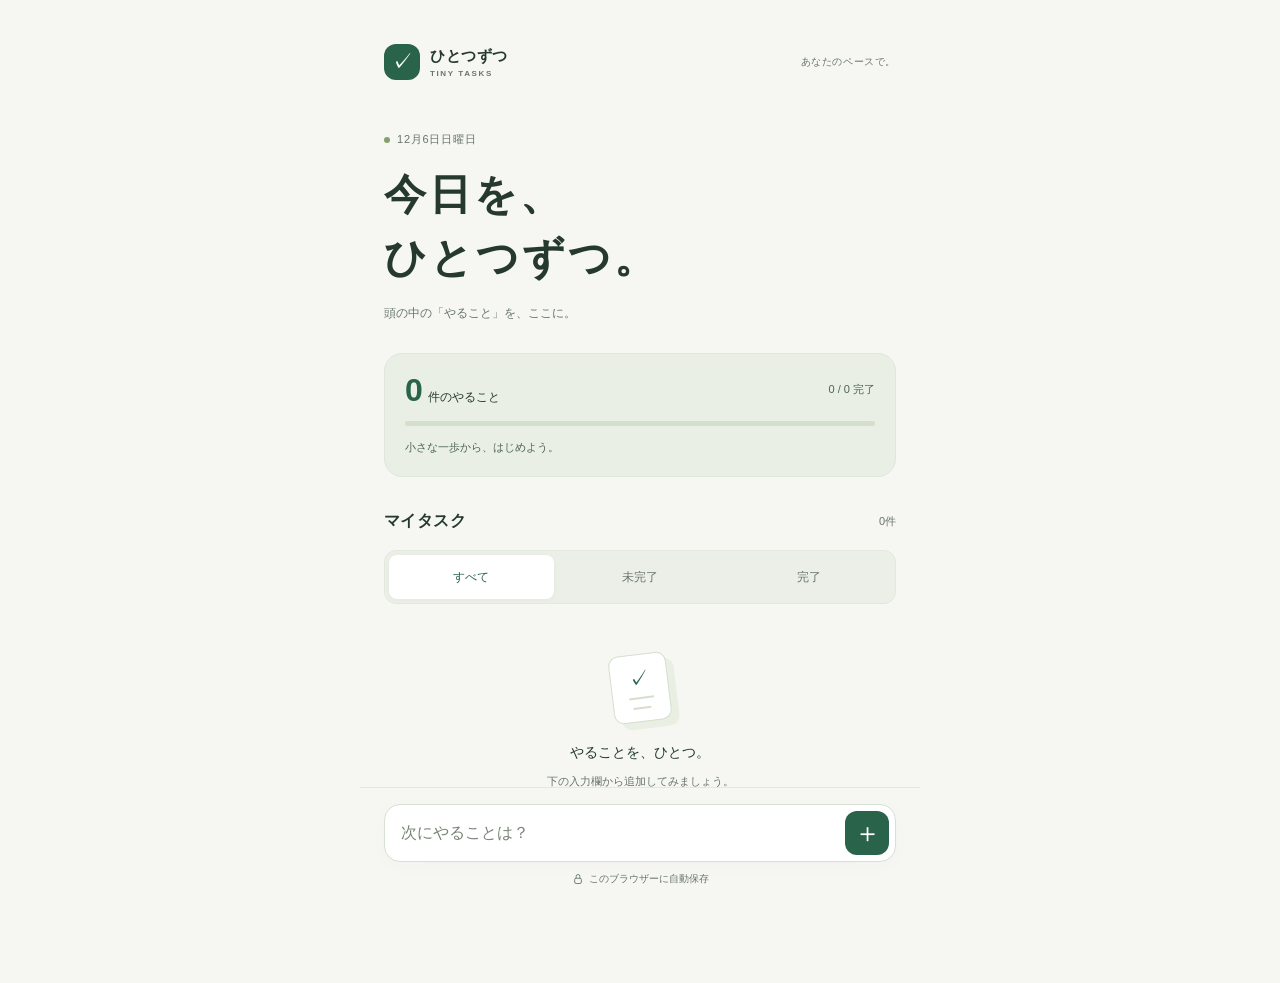
==== index.html @ 384adaf2 "feat: add iPhone-focused task management app" ====
<!doctype html>
<html lang="ja">
  <head>
    <meta charset="utf-8">
    <meta name="viewport" content="width=device-width, initial-scale=1, viewport-fit=cover">
    <meta name="theme-color" content="#f6f7f2">
    <meta name="description" content="ひとつずつ。iPhoneで手軽に使える、小さなタスク管理アプリ。">
    <title>ひとつずつ — タスク管理</title>
    <link rel="icon" href="icon.svg" type="image/svg+xml">
    <link rel="stylesheet" href="styles.css">
    <script src="app.js" defer></script>
  </head>
  <body>
    <div class="app">
      <header class="app-header">
        <a class="brand" href="./" aria-label="ひとつずつ ホーム">
          <span class="brand-icon" aria-hidden="true">✓</span>
          <span>ひとつずつ<span class="brand-caption">TINY TASKS</span></span>
        </a>
        <span class="header-note">あなたのペースで。</span>
      </header>

      <main id="main">
        <section class="intro" aria-labelledby="page-title">
          <p class="eyebrow"><span class="date-dot" aria-hidden="true"></span><time id="today"></time></p>
          <h1 id="page-title">今日を、<br>ひとつずつ。</h1>
          <p class="intro-copy">頭の中の「やること」を、ここに。</p>
        </section>

        <section class="summary" aria-label="タスクの進捗">
          <div class="summary-top">
            <p><span id="remaining-count" class="remaining-count">0</span><span class="summary-label">件のやること</span></p>
            <span id="progress-label" class="progress-label">0 / 0 完了</span>
          </div>
          <progress id="progress" max="1" value="0" aria-label="タスクの完了率"></progress>
          <p id="summary-message" class="summary-message">小さな一歩から、はじめよう。</p>
        </section>

        <p id="storage-error" class="error-banner" role="alert" hidden></p>

        <section class="tasks-section" aria-labelledby="tasks-heading">
          <div class="section-heading">
            <h2 id="tasks-heading">マイタスク</h2>
            <span id="task-count" class="task-count">0件</span>
          </div>
          <div class="filters" role="group" aria-label="タスクの表示を切り替え">
            <button type="button" data-filter="all" aria-pressed="true">すべて</button>
            <button type="button" data-filter="active" aria-pressed="false">未完了</button>
            <button type="button" data-filter="completed" aria-pressed="false">完了</button>
          </div>
          <ul id="task-list" class="task-list" aria-label="タスク一覧"></ul>
          <div id="empty-state" class="empty-state">
            <div class="empty-illustration" aria-hidden="true"><span>✓</span><i></i><i></i></div>
            <h3 id="empty-title">やることを、ひとつ。</h3>
            <p id="empty-copy">下の入力欄から追加してみましょう。<br>小さなことでも、大丈夫。</p>
          </div>
          <p class="list-hint" id="list-hint" hidden>タスク名をタップすると編集できます。</p>
        </section>
      </main>

      <footer class="composer">
        <form id="add-form" class="add-form">
          <label class="sr-only" for="new-task">新しいタスク</label>
          <input id="new-task" name="title" type="text" placeholder="次にやることは？" maxlength="200" required autocomplete="off" enterkeyhint="done" aria-describedby="add-error">
          <button class="add-button" type="submit" aria-label="タスクを追加"><span aria-hidden="true">＋</span></button>
        </form>
        <p id="add-error" class="field-error" role="alert" hidden></p>
        <p class="composer-note"><svg viewBox="0 0 16 16" aria-hidden="true"><rect x="3.5" y="7" width="9" height="7" rx="2"></rect><path d="M5.5 7V4.5a2.5 2.5 0 0 1 5 0V7"></path></svg>このブラウザーに自動保存</p>
      </footer>
    </div>

    <dialog id="edit-dialog" class="edit-dialog" aria-labelledby="edit-heading">
      <form id="edit-form">
        <div class="sheet-handle" aria-hidden="true"></div>
        <div class="dialog-heading">
          <h2 id="edit-heading">タスクを編集</h2>
          <button id="close-edit" class="icon-button" type="button" aria-label="編集を閉じる">×</button>
        </div>
        <label class="input-label" for="edit-title">やること</label>
        <input id="edit-title" name="title" type="text" maxlength="200" required autocomplete="off" enterkeyhint="done" aria-describedby="edit-error" autofocus>
        <p id="edit-error" class="field-error" role="alert" hidden></p>
        <p class="input-hint">200文字まで入力できます。</p>
        <div class="dialog-actions">
          <button id="cancel-edit" type="button" class="secondary-button">キャンセル</button>
          <button type="submit" class="primary-button">保存する</button>
        </div>
        <button id="delete-task" type="button" class="delete-button">このタスクを削除</button>
        <div id="delete-confirmation" class="delete-confirmation" hidden>
          <p>このタスクを削除しますか？</p>
          <div class="dialog-actions">
            <button id="cancel-delete" type="button" class="secondary-button">やめる</button>
            <button id="confirm-delete" type="button" class="danger-button">削除する</button>
          </div>
        </div>
      </form>
    </dialog>

    <p id="announcement" class="sr-only" role="status" aria-live="polite" aria-atomic="true"></p>
    <noscript><p class="noscript-message">このアプリを使うには、ブラウザーのJavaScriptを有効にしてください。</p></noscript>
  </body>
</html>
---- styles.css ----
:root {
  color-scheme: light;
  --background: #f6f7f2;
  --paper: #fff;
  --ink: #25392e;
  --muted: #68756b;
  --green: #28634a;
  --green-soft: #e9efe5;
  --border: #e3e8dd;
  --danger: #a43c37;
  font-family: -apple-system, BlinkMacSystemFont, "Hiragino Kaku Gothic ProN", "Yu Gothic", sans-serif;
  -webkit-text-size-adjust: 100%;
}

* { box-sizing: border-box; }
body { margin: 0; background: var(--background); color: var(--ink); }
button, input { font: inherit; }
button, a, input { -webkit-tap-highlight-color: transparent; }
button { cursor: pointer; touch-action: manipulation; }
button { border: 0; }
button:focus-visible, a:focus-visible, input:focus-visible { outline: 3px solid #87a479; outline-offset: 4px; }
button:disabled { cursor: default; opacity: .5; }
[hidden] { display: none !important; }

.app {
  width: min(100%, 560px);
  margin: 0 auto;
  min-height: 100vh;
  min-height: 100dvh;
  padding: max(24px, env(safe-area-inset-top)) max(24px, env(safe-area-inset-right)) 150px max(24px, env(safe-area-inset-left));
  padding-bottom: calc(150px + env(safe-area-inset-bottom));
}

.app-header { display: flex; justify-content: space-between; align-items: center; gap: 12px; }
.brand { display: flex; align-items: center; gap: 10px; color: var(--ink); text-decoration: none; font-size: 15px; font-weight: 700; letter-spacing: .04em; min-height: 44px; }
.brand-icon { display: grid; place-items: center; width: 36px; height: 36px; border-radius: 12px; background: var(--green); color: white; font-size: 22px; font-weight: 500; }
.brand-caption { display: block; margin-top: 3px; font-size: 8px; letter-spacing: .2em; color: var(--muted); }
.header-note { font-size: 10px; color: var(--muted); letter-spacing: .06em; }
.intro { padding: 42px 0 28px; }
.eyebrow { display: flex; align-items: center; gap: 7px; font-size: 11px; font-weight: 500; letter-spacing: .07em; margin: 0 0 16px; color: var(--muted); }
.date-dot { width: 6px; height: 6px; border-radius: 50%; background: #86a06d; }
h1 { font-size: clamp(32px, 9vw, 42px); line-height: 1.5; letter-spacing: .07em; font-weight: 650; margin: 0; }
.intro-copy { margin: 14px 0 0; color: var(--muted); font-size: 12px; line-height: 1.8; }

.summary { background: var(--green-soft); padding: 20px; border: 1px solid #dfe7d8; border-radius: 18px; }
.summary-top { display: flex; align-items: center; justify-content: space-between; gap: 12px; margin-bottom: 15px; }
.summary-top p { display: flex; align-items: baseline; gap: 7px; margin: 0; }
.remaining-count { font-size: 32px; font-weight: 600; line-height: 1; letter-spacing: -.05em; color: var(--green); }
.summary-label { font-size: 12px; font-weight: 500; }
.progress-label { font-size: 11px; color: #4e6652; white-space: nowrap; }
progress { display: block; width: 100%; height: 5px; appearance: none; -webkit-appearance: none; border: none; border-radius: 8px; overflow: hidden; background: #d5dfce; }
progress::-webkit-progress-bar { background: #d5dfce; border-radius: 8px; }
progress::-webkit-progress-value { background: var(--green); border-radius: 8px; transition: width .2s ease; }
progress::-moz-progress-bar { background: var(--green); border-radius: 8px; }
.summary-message { color: #4e6652; margin: 12px 0 0; font-size: 11px; line-height: 1.7; }

.tasks-section { margin-top: 34px; }
.section-heading { display: flex; justify-content: space-between; align-items: center; margin-bottom: 18px; }
h2 { font-size: 16px; font-weight: 600; letter-spacing: .03em; margin: 0; }
.task-count { font-size: 11px; color: var(--muted); }
.filters { display: flex; gap: 4px; background: #ecefe7; border: 1px solid var(--border); border-radius: 12px; padding: 4px; margin-bottom: 18px; }
.filters button { flex: 1; min-height: 44px; padding: 8px; border-radius: 8px; color: var(--muted); background: transparent; font-size: 12px; font-weight: 500; }
.filters button[aria-pressed="true"] { background: var(--paper); color: var(--green); box-shadow: 0 1px 4px #25392e0a; }
.task-list { list-style: none; padding: 0; margin: 0; display: grid; gap: 9px; }
.task-item { display: flex; align-items: center; border: 1px solid var(--border); border-radius: 14px; background: var(--paper); padding: 7px 8px; min-height: 68px; }
.task-check-label { display: grid; place-items: center; flex: 0 0 44px; min-height: 44px; cursor: pointer; }
.task-checkbox { appearance: none; -webkit-appearance: none; margin: 0; width: 23px; height: 23px; border: 1.5px solid #aebdaa; border-radius: 50%; background: white; cursor: pointer; display: grid; place-items: center; }
.task-checkbox:checked { border-color: var(--green); background: var(--green); }
.task-checkbox:checked::after { content: ""; width: 6px; height: 10px; border: solid white; border-width: 0 2px 2px 0; transform: translateY(-1px) rotate(45deg); }
.task-edit { display: flex; align-items: center; justify-content: space-between; flex: 1; gap: 12px; min-width: 0; min-height: 44px; padding: 7px 6px 7px 5px; text-align: left; background: transparent; color: var(--ink); }
.task-title { min-width: 0; font-size: 14px; line-height: 1.7; overflow-wrap: anywhere; }
.edit-indicator { color: #798679; font-size: 18px; flex-shrink: 0; }
.task-item.is-completed { background: #f0f3ec; }
.is-completed .task-title { color: var(--muted); text-decoration: line-through; text-decoration-color: #a6b29e; }
.list-hint { text-align: center; color: var(--muted); font-size: 10px; margin: 19px 0; line-height: 1.8; }

.empty-state { text-align: center; padding: 32px 10px 20px; }
.empty-illustration { position: relative; display: flex; flex-direction: column; justify-content: center; gap: 8px; margin: 0 auto 22px; width: 58px; height: 68px; background: #fff; border: 1px solid #d5dfce; border-radius: 10px; transform: rotate(-7deg); box-shadow: 7px 7px 0 #e9efe3; }
.empty-illustration span { color: var(--green); font-size: 21px; line-height: 1; }
.empty-illustration i { width: 25px; height: 2px; background: #d5dfce; margin: 0 auto; }
.empty-illustration i:last-child { width: 18px; }
.empty-state h3 { font-size: 14px; font-weight: 500; margin: 0 0 9px; }
.empty-state p { font-size: 11px; line-height: 1.9; color: var(--muted); margin: 0; white-space: pre-line; }

.composer { position: fixed; bottom: 0; left: 50%; transform: translateX(-50%); z-index: 2; width: min(100%, 560px); padding: 16px max(24px, env(safe-area-inset-right)) max(14px, env(safe-area-inset-bottom)) max(24px, env(safe-area-inset-left)); border-top: 1px solid var(--border); background: var(--background); }
.add-form { display: flex; align-items: center; gap: 8px; border: 1px solid #d7e0d1; border-radius: 16px; padding: 6px; background: white; box-shadow: 0 4px 20px #25392e05; }
.add-form:focus-within { border-color: var(--green); }
input[type="text"] { min-width: 0; width: 100%; border: 1px solid var(--border); border-radius: 12px; background: white; color: var(--ink); font-size: 16px; line-height: 1.5; padding: 14px; }
.add-form input { border: 0; outline: none; flex: 1; padding: 9px 7px 9px 10px; min-height: 44px; }
input::placeholder { color: #788575; opacity: 1; }
.add-button { flex: 0 0 44px; height: 44px; display: grid; place-items: center; border-radius: 12px; background: var(--green); color: white; font-size: 27px; line-height: 1; }
.composer-note { display: flex; justify-content: center; align-items: center; gap: 5px; font-size: 10px; color: var(--muted); margin: 10px 0 0; }
.composer-note svg { width: 12px; height: 12px; fill: none; stroke: currentColor; stroke-width: 1.2; }

.edit-dialog { width: min(100%, 520px); max-width: 100%; max-height: calc(100% - env(safe-area-inset-top) - 12px); max-height: calc(100dvh - env(safe-area-inset-top) - 12px); margin: auto auto 0; border: 0; border-radius: 24px 24px 0 0; padding: 12px max(24px, env(safe-area-inset-right)) max(24px, env(safe-area-inset-bottom)) max(24px, env(safe-area-inset-left)); background: var(--background); color: var(--ink); box-shadow: 0 -10px 80px #172a201a; }
.edit-dialog::backdrop { background: #15251cb3; }
.sheet-handle { width: 32px; height: 4px; background: #ccd5c6; border-radius: 4px; margin: 0 auto 8px; }
.dialog-heading { display: flex; justify-content: space-between; align-items: center; margin-bottom: 20px; }
.icon-button { width: 44px; height: 44px; border-radius: 50%; background: transparent; color: var(--muted); font-size: 28px; }
.input-label { display: block; font-size: 12px; font-weight: 500; margin-bottom: 9px; }
.input-hint { margin: 10px 0 22px; font-size: 11px; color: var(--muted); }
.dialog-actions { display: flex; gap: 10px; }
.dialog-actions button { flex: 1; min-height: 48px; border-radius: 12px; padding: 12px; font-size: 14px; font-weight: 500; }
.primary-button { background: var(--green); color: white; }
.secondary-button { background: #e8ece3; color: var(--ink); }
.delete-button { display: block; width: 100%; min-height: 44px; margin-top: 16px; background: transparent; color: var(--danger); font-size: 12px; }
.delete-confirmation { padding-top: 18px; }
.delete-confirmation p { text-align: center; font-size: 13px; margin: 0 0 14px; }
.danger-button { background: var(--danger); color: white; }
body:has(.edit-dialog[open]) { overflow: hidden; }
.error-banner { margin: 20px 0; padding: 14px; border: 1px solid #e8c8c4; border-radius: 12px; color: #862e29; background: #fff1ef; font-size: 12px; line-height: 1.8; overflow-wrap: anywhere; }
.field-error { color: var(--danger); font-size: 12px; line-height: 1.7; margin: 10px 0 0; }
.noscript-message { position: fixed; inset: 0; margin: 0; padding: 40px 24px; background: var(--background); z-index: 5; }
.sr-only { position: absolute; width: 1px; height: 1px; padding: 0; margin: -1px; overflow: hidden; clip: rect(0, 0, 0, 0); white-space: nowrap; border: 0; }

@media (min-width: 640px) {
  .app { padding-top: 40px; }
  .intro { padding-top: 48px; }
  .edit-dialog { margin: auto; border-radius: 24px; padding: 24px; }
  .sheet-handle { display: none; }
}

@media (max-width: 350px) {
  .app { padding-right: max(16px, env(safe-area-inset-right)); padding-left: max(16px, env(safe-area-inset-left)); }
  .composer { padding-right: max(16px, env(safe-area-inset-right)); padding-left: max(16px, env(safe-area-inset-left)); }
  .header-note { font-size: 9px; }
}

@media (max-height: 740px) and (max-width: 639px) {
  .intro { padding: 24px 0 22px; }
  .eyebrow { margin-bottom: 12px; }
  h1 { font-size: clamp(26px, 7.4vw, 30px); line-height: 1.4; letter-spacing: .04em; }
  h1 br { display: none; }
  .intro-copy { margin-top: 10px; }
  .summary { padding: 16px; }
  .summary-top { margin-bottom: 12px; }
  .remaining-count { font-size: 28px; }
  .tasks-section { margin-top: 24px; }
  .section-heading { margin-bottom: 14px; }
  .filters { margin-bottom: 12px; }
  .empty-state { padding-top: 20px; }
  .empty-illustration { display: none; }
}

@media (prefers-reduced-motion: reduce) {
  progress::-webkit-progress-value { transition: none; }
}
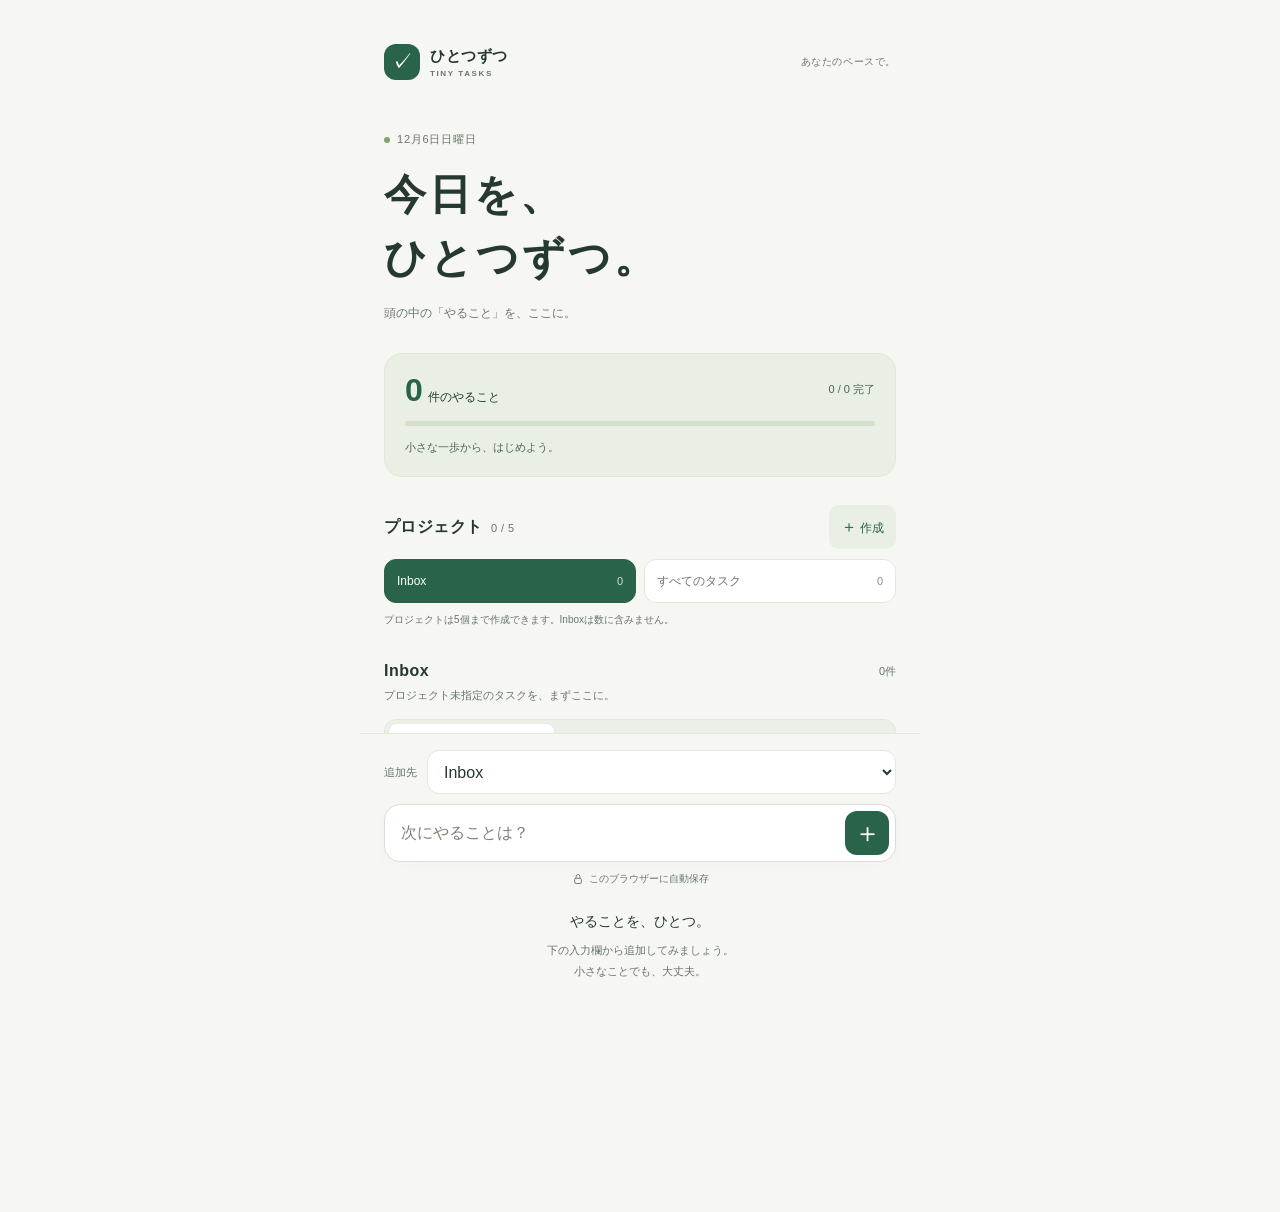
==== commit 07584e61: "feat: add projects and default Inbox task destination" ====
--- a/index.html
+++ b/index.html
@@ -7,8 +7,10 @@
     <meta name="description" content="ひとつずつ。iPhoneで手軽に使える、小さなタスク管理アプリ。">
     <title>ひとつずつ — タスク管理</title>
     <link rel="icon" href="icon.svg" type="image/svg+xml">
-    <link rel="stylesheet" href="styles.css">
-    <script src="app.js" defer></script>
+    <link rel="stylesheet" href="styles.css?v=4-projects">
+    <script src="task-model.js?v=4-projects" defer></script>
+    <script src="task-drag.js?v=4-projects" defer></script>
+    <script src="app.js?v=4-projects" defer></script>
   </head>
   <body>
     <div class="app">
@@ -38,11 +40,27 @@
 
         <p id="storage-error" class="error-banner" role="alert" hidden></p>
 
+        <section class="projects-section" aria-labelledby="projects-heading">
+          <div class="section-heading projects-heading">
+            <h2 id="projects-heading">プロジェクト <span id="project-count" class="project-count">0 / 5</span></h2>
+            <button id="add-project" class="project-action" type="button" aria-label="プロジェクトを作成"><span aria-hidden="true">＋</span> 作成</button>
+          </div>
+          <div id="project-views" class="project-views" role="group" aria-label="タスクの保存先を表示">
+            <button type="button" data-view="inbox" aria-pressed="true">Inbox</button>
+            <button type="button" data-view="all" aria-pressed="false">すべてのタスク</button>
+          </div>
+          <p id="project-limit-hint" class="project-limit-hint">プロジェクトは5個まで作成できます。</p>
+        </section>
+
         <section class="tasks-section" aria-labelledby="tasks-heading">
-          <div class="section-heading">
-            <h2 id="tasks-heading">マイタスク</h2>
-            <span id="task-count" class="task-count">0件</span>
+          <div class="section-heading task-section-heading">
+            <h2 id="tasks-heading">Inbox</h2>
+            <div class="task-heading-actions">
+              <span id="task-count" class="task-count">0件</span>
+              <button id="edit-project" class="project-action" type="button" aria-label="プロジェクトを編集" hidden>編集</button>
+            </div>
           </div>
+          <p id="view-description" class="view-description">プロジェクト未指定のタスク</p>
           <div class="filters" role="group" aria-label="タスクの表示を切り替え">
             <button type="button" data-filter="all" aria-pressed="true">すべて</button>
             <button type="button" data-filter="active" aria-pressed="false">未完了</button>
@@ -54,11 +72,15 @@
             <h3 id="empty-title">やることを、ひとつ。</h3>
             <p id="empty-copy">下の入力欄から追加してみましょう。<br>小さなことでも、大丈夫。</p>
           </div>
-          <p class="list-hint" id="list-hint" hidden>タスク名をタップすると編集できます。</p>
+          <p class="list-hint" id="list-hint" hidden>タスク名で編集・メモ、＋で子タスク、⠿で移動。</p>
         </section>
       </main>
 
       <footer class="composer">
+        <div class="composer-destination">
+          <label for="add-project-select">追加先</label>
+          <select id="add-project-select" name="project" form="add-form" aria-label="追加先"><option value="">Inbox</option></select>
+        </div>
         <form id="add-form" class="add-form">
           <label class="sr-only" for="new-task">新しいタスク</label>
           <input id="new-task" name="title" type="text" placeholder="次にやることは？" maxlength="200" required autocomplete="off" enterkeyhint="done" aria-describedby="add-error">
@@ -80,13 +102,32 @@
         <input id="edit-title" name="title" type="text" maxlength="200" required autocomplete="off" enterkeyhint="done" aria-describedby="edit-error" autofocus>
         <p id="edit-error" class="field-error" role="alert" hidden></p>
         <p class="input-hint">200文字まで入力できます。</p>
+        <fieldset class="priority-field" aria-describedby="priority-hint">
+          <legend class="input-label">優先度</legend>
+          <div class="priority-options">
+            <label class="priority-option" data-priority="none"><input type="radio" name="priority" value="none" checked><span>なし</span></label>
+            <label class="priority-option" data-priority="high"><input type="radio" name="priority" value="high"><svg class="priority-flag" viewBox="0 0 16 16" aria-hidden="true"><path d="M3 14V2m0 0h10l-3 3 3 3H3"/></svg><span>高（赤）</span></label>
+            <label class="priority-option" data-priority="medium"><input type="radio" name="priority" value="medium"><svg class="priority-flag" viewBox="0 0 16 16" aria-hidden="true"><path d="M3 14V2m0 0h10l-3 3 3 3H3"/></svg><span>中（オレンジ）</span></label>
+            <label class="priority-option" data-priority="low"><input type="radio" name="priority" value="low"><svg class="priority-flag" viewBox="0 0 16 16" aria-hidden="true"><path d="M3 14V2m0 0h10l-3 3 3 3H3"/></svg><span>低（青）</span></label>
+          </div>
+        </fieldset>
+        <p id="priority-hint" class="input-hint">保存するとタスク全体がフラグの色に変わります。</p>
+        <label class="input-label" for="edit-notes">メモ</label>
+        <textarea id="edit-notes" name="notes" rows="4" maxlength="10000" placeholder="手順や、覚えておきたいことを自由に。" aria-describedby="notes-hint edit-error"></textarea>
+        <p id="notes-hint" class="input-hint">改行できます。10,000文字まで。</p>
+        <label class="input-label" for="edit-project-select">所属プロジェクト</label>
+        <select id="edit-project-select" name="project" aria-describedby="task-project-hint edit-error"><option value="">Inbox</option></select>
+        <p id="task-project-hint" class="input-hint">所属先を変えると、子タスクも一緒に移動します。</p>
+        <label class="input-label" for="edit-parent">親タスク</label>
+        <select id="edit-parent" name="parent" aria-describedby="parent-hint edit-error"></select>
+        <p id="parent-hint" class="input-hint">「親なし」を選ぶと独立したタスクになります。</p>
         <div class="dialog-actions">
           <button id="cancel-edit" type="button" class="secondary-button">キャンセル</button>
           <button type="submit" class="primary-button">保存する</button>
         </div>
         <button id="delete-task" type="button" class="delete-button">このタスクを削除</button>
         <div id="delete-confirmation" class="delete-confirmation" hidden>
-          <p>このタスクを削除しますか？</p>
+          <p>このタスクを削除しますか？<br>子タスクは残し、ひとつ上の階層に移します。</p>
           <div class="dialog-actions">
             <button id="cancel-delete" type="button" class="secondary-button">やめる</button>
             <button id="confirm-delete" type="button" class="danger-button">削除する</button>
@@ -95,6 +136,35 @@
       </form>
     </dialog>
 
+    <dialog id="project-dialog" class="edit-dialog" aria-labelledby="project-heading">
+      <form id="project-form">
+        <div class="sheet-handle" aria-hidden="true"></div>
+        <div class="dialog-heading">
+          <h2 id="project-heading">プロジェクトを作成</h2>
+          <button id="close-project" class="icon-button" type="button" aria-label="プロジェクト編集を閉じる">×</button>
+        </div>
+        <label class="input-label" for="project-name">プロジェクト名</label>
+        <input id="project-name" name="name" type="text" maxlength="50" required autocomplete="off" enterkeyhint="done" aria-describedby="project-error" autofocus>
+        <p id="project-error" class="field-error" role="alert" hidden></p>
+        <p class="input-hint">50文字まで入力できます。</p>
+        <div class="dialog-actions">
+          <button id="project-cancel" type="button" class="secondary-button">キャンセル</button>
+          <button type="submit" class="primary-button">保存する</button>
+        </div>
+        <button id="delete-project" type="button" class="delete-button" hidden>このプロジェクトを削除</button>
+        <div id="project-delete-confirmation" class="delete-confirmation" hidden>
+          <p>このプロジェクトを削除しますか？<br>タスクは削除せず、Inboxに移します。</p>
+          <div class="dialog-actions">
+            <button id="cancel-project-delete" type="button" class="secondary-button">やめる</button>
+            <button id="confirm-project-delete" type="button" class="danger-button">削除する</button>
+          </div>
+        </div>
+      </form>
+    </dialog>
+
+    <div id="root-drop-zone" class="root-drop-zone" hidden>ここに置いて、親なしにする</div>
+    <p id="drag-status" class="drag-status" role="status" hidden></p>
+    <p id="drag-help" class="sr-only">移動ハンドルをドラッグすると、行の上端で前、下端で後ろ、中央で子タスクになります。矢印キーの上下で並べ替え、右で前のタスクの子に、左でひとつ上の階層に移動できます。移動は「すべて」表示で使えます。</p>
     <p id="announcement" class="sr-only" role="status" aria-live="polite" aria-atomic="true"></p>
     <noscript><p class="noscript-message">このアプリを使うには、ブラウザーのJavaScriptを有効にしてください。</p></noscript>
   </body>
--- a/styles.css
+++ b/styles.css
@@ -14,11 +14,11 @@
 
 * { box-sizing: border-box; }
 body { margin: 0; background: var(--background); color: var(--ink); }
-button, input { font: inherit; }
-button, a, input { -webkit-tap-highlight-color: transparent; }
+button, input, textarea, select { font: inherit; }
+button, a, input, textarea, select { -webkit-tap-highlight-color: transparent; }
 button { cursor: pointer; touch-action: manipulation; }
 button { border: 0; }
-button:focus-visible, a:focus-visible, input:focus-visible { outline: 3px solid #87a479; outline-offset: 4px; }
+button:focus-visible, a:focus-visible, input:focus-visible, textarea:focus-visible, select:focus-visible { outline: 3px solid #87a479; outline-offset: 4px; }
 button:disabled { cursor: default; opacity: .5; }
 [hidden] { display: none !important; }
 
@@ -27,8 +27,8 @@
   margin: 0 auto;
   min-height: 100vh;
   min-height: 100dvh;
-  padding: max(24px, env(safe-area-inset-top)) max(24px, env(safe-area-inset-right)) 150px max(24px, env(safe-area-inset-left));
-  padding-bottom: calc(150px + env(safe-area-inset-bottom));
+  padding: max(24px, env(safe-area-inset-top)) max(24px, env(safe-area-inset-right)) 210px max(24px, env(safe-area-inset-left));
+  padding-bottom: calc(210px + env(safe-area-inset-bottom));
 }
 
 .app-header { display: flex; justify-content: space-between; align-items: center; gap: 12px; }
@@ -54,23 +54,56 @@
 progress::-moz-progress-bar { background: var(--green); border-radius: 8px; }
 .summary-message { color: #4e6652; margin: 12px 0 0; font-size: 11px; line-height: 1.7; }
 
+.projects-section { margin-top: 28px; }
+.section-heading.projects-heading { gap: 12px; margin-bottom: 10px; }
+.projects-heading h2 { display: flex; align-items: baseline; flex-wrap: wrap; gap: 8px; min-width: 0; }
+.project-count { color: var(--muted); font-size: 11px; font-weight: 400; white-space: nowrap; }
+.project-action { flex-shrink: 0; min-width: 44px; min-height: 44px; padding: 8px 12px; border-radius: 10px; background: var(--green-soft); color: var(--green); font-size: 12px; font-weight: 500; }
+.project-action span { font-size: 16px; }
+.project-views { display: grid; grid-template-columns: repeat(2, minmax(0, 1fr)); gap: 8px; }
+.project-views button { display: flex; justify-content: space-between; align-items: center; gap: 8px; min-width: 0; min-height: 44px; padding: 10px 12px; border: 1px solid var(--border); border-radius: 12px; background: var(--paper); color: var(--muted); font-size: 12px; font-weight: 500; line-height: 1.7; text-align: left; overflow-wrap: anywhere; }
+.view-name { min-width: 0; }
+.view-count { flex-shrink: 0; font-size: 11px; opacity: .8; }
+.project-views button[aria-pressed="true"] { background: var(--green); border-color: var(--green); color: white; }
+.project-limit-hint { margin: 8px 0 0; color: var(--muted); font-size: 10px; line-height: 1.7; }
 .tasks-section { margin-top: 34px; }
-.section-heading { display: flex; justify-content: space-between; align-items: center; margin-bottom: 18px; }
+.section-heading { display: flex; justify-content: space-between; align-items: center; gap: 12px; margin-bottom: 18px; }
+.task-section-heading { margin-bottom: 6px; }
+.task-section-heading h2 { min-width: 0; overflow-wrap: anywhere; }
+.task-heading-actions { display: flex; align-items: center; gap: 8px; flex-shrink: 0; }
+.view-description { margin: 0 0 14px; color: var(--muted); font-size: 11px; line-height: 1.7; overflow-wrap: anywhere; }
 h2 { font-size: 16px; font-weight: 600; letter-spacing: .03em; margin: 0; }
 .task-count { font-size: 11px; color: var(--muted); }
 .filters { display: flex; gap: 4px; background: #ecefe7; border: 1px solid var(--border); border-radius: 12px; padding: 4px; margin-bottom: 18px; }
 .filters button { flex: 1; min-height: 44px; padding: 8px; border-radius: 8px; color: var(--muted); background: transparent; font-size: 12px; font-weight: 500; }
 .filters button[aria-pressed="true"] { background: var(--paper); color: var(--green); box-shadow: 0 1px 4px #25392e0a; }
 .task-list { list-style: none; padding: 0; margin: 0; display: grid; gap: 9px; }
+.task-node { min-width: 0; position: relative; }
+.task-children { list-style: none; display: grid; gap: 9px; padding: 0 0 0 9px; margin: 9px 0 0 10px; border-left: 1px solid #cad8c3; }
+.task-children.is-deep { padding-left: 0; margin-left: 0; border-left: 0; }
 .task-item { display: flex; align-items: center; border: 1px solid var(--border); border-radius: 14px; background: var(--paper); padding: 7px 8px; min-height: 68px; }
 .task-check-label { display: grid; place-items: center; flex: 0 0 44px; min-height: 44px; cursor: pointer; }
 .task-checkbox { appearance: none; -webkit-appearance: none; margin: 0; width: 23px; height: 23px; border: 1.5px solid #aebdaa; border-radius: 50%; background: white; cursor: pointer; display: grid; place-items: center; }
 .task-checkbox:checked { border-color: var(--green); background: var(--green); }
 .task-checkbox:checked::after { content: ""; width: 6px; height: 10px; border: solid white; border-width: 0 2px 2px 0; transform: translateY(-1px) rotate(45deg); }
-.task-edit { display: flex; align-items: center; justify-content: space-between; flex: 1; gap: 12px; min-width: 0; min-height: 44px; padding: 7px 6px 7px 5px; text-align: left; background: transparent; color: var(--ink); }
+.task-edit { display: flex; flex-direction: column; align-items: flex-start; justify-content: center; flex: 1; gap: 3px; min-width: 44px; min-height: 44px; padding: 7px 4px; text-align: left; background: transparent; color: var(--ink); }
 .task-title { min-width: 0; font-size: 14px; line-height: 1.7; overflow-wrap: anywhere; }
+.note-preview { width: 100%; min-width: 0; color: var(--muted); font-size: 11px; line-height: 1.6; white-space: pre-line; overflow-wrap: anywhere; display: -webkit-box; -webkit-line-clamp: 2; -webkit-box-orient: vertical; overflow: hidden; }
+.parent-caption, .project-caption { width: 100%; color: var(--muted); font-size: 10px; overflow: hidden; text-overflow: ellipsis; white-space: nowrap; }
+.context-label { font-size: 10px; color: var(--green); }
+.child-button, .drag-handle { flex: 0 0 44px; width: 44px; min-height: 44px; padding: 0; border-radius: 10px; background: transparent; color: var(--muted); font-size: 21px; }
+.drag-handle { cursor: grab; touch-action: none; -webkit-user-select: none; user-select: none; font-size: 25px; }
+.drag-handle:disabled { cursor: default; touch-action: auto; }
 .edit-indicator { color: #798679; font-size: 18px; flex-shrink: 0; }
 .task-item.is-completed { background: #f0f3ec; }
+[data-priority="high"] { --priority-background: #fbe5e3; --priority-border: #e6a7a1; --priority-color: #a12f2b; }
+[data-priority="medium"] { --priority-background: #fff0d8; --priority-border: #e6bf7b; --priority-color: #805009; }
+[data-priority="low"] { --priority-background: #e3effb; --priority-border: #a1bfdc; --priority-color: #285b89; }
+.task-item[data-priority]:not([data-priority="none"]) { --muted: #526057; background: var(--priority-background); border-color: var(--priority-border); }
+.task-item[data-priority]:not([data-priority="none"]) .child-button,
+.task-item[data-priority]:not([data-priority="none"]) .drag-handle { color: var(--priority-color); }
+.priority-flag { flex: 0 0 16px; width: 16px; height: 16px; fill: none; stroke: currentColor; stroke-width: 1.6; stroke-linecap: round; stroke-linejoin: round; }
+.priority-badge { display: inline-flex; align-items: center; gap: 4px; color: var(--priority-color); font-size: 11px; font-weight: 700; line-height: 1.5; }
 .is-completed .task-title { color: var(--muted); text-decoration: line-through; text-decoration-color: #a6b29e; }
 .list-hint { text-align: center; color: var(--muted); font-size: 10px; margin: 19px 0; line-height: 1.8; }
 
@@ -83,9 +116,14 @@
 .empty-state p { font-size: 11px; line-height: 1.9; color: var(--muted); margin: 0; white-space: pre-line; }
 
 .composer { position: fixed; bottom: 0; left: 50%; transform: translateX(-50%); z-index: 2; width: min(100%, 560px); padding: 16px max(24px, env(safe-area-inset-right)) max(14px, env(safe-area-inset-bottom)) max(24px, env(safe-area-inset-left)); border-top: 1px solid var(--border); background: var(--background); }
+.composer-destination { display: flex; align-items: center; gap: 10px; margin-bottom: 10px; }
+.composer-destination label { flex-shrink: 0; color: var(--muted); font-size: 11px; }
+.composer-destination select { min-height: 44px; height: 44px; padding: 9px 12px; flex: 1; }
 .add-form { display: flex; align-items: center; gap: 8px; border: 1px solid #d7e0d1; border-radius: 16px; padding: 6px; background: white; box-shadow: 0 4px 20px #25392e05; }
 .add-form:focus-within { border-color: var(--green); }
-input[type="text"] { min-width: 0; width: 100%; border: 1px solid var(--border); border-radius: 12px; background: white; color: var(--ink); font-size: 16px; line-height: 1.5; padding: 14px; }
+input[type="text"], textarea, select { min-width: 0; max-width: 100%; width: 100%; border: 1px solid var(--border); border-radius: 12px; background: white; color: var(--ink); font-size: 16px; line-height: 1.5; padding: 14px; }
+textarea { display: block; resize: vertical; min-height: 104px; }
+select { min-height: 48px; text-overflow: ellipsis; }
 .add-form input { border: 0; outline: none; flex: 1; padding: 9px 7px 9px 10px; min-height: 44px; }
 input::placeholder { color: #788575; opacity: 1; }
 .add-button { flex: 0 0 44px; height: 44px; display: grid; place-items: center; border-radius: 12px; background: var(--green); color: white; font-size: 27px; line-height: 1; }
@@ -99,6 +137,12 @@
 .icon-button { width: 44px; height: 44px; border-radius: 50%; background: transparent; color: var(--muted); font-size: 28px; }
 .input-label { display: block; font-size: 12px; font-weight: 500; margin-bottom: 9px; }
 .input-hint { margin: 10px 0 22px; font-size: 11px; color: var(--muted); }
+.priority-field { min-width: 0; margin: 0; padding: 0; border: 0; }
+.priority-options { display: grid; grid-template-columns: repeat(2, minmax(0, 1fr)); gap: 8px; }
+.priority-option { display: flex; align-items: center; gap: 7px; min-height: 48px; padding: 10px; border: 1px solid var(--priority-border, var(--border)); border-radius: 12px; background: var(--priority-background, var(--paper)); color: var(--priority-color, var(--muted)); font-size: 12px; font-weight: 600; cursor: pointer; }
+.priority-option input { flex: 0 0 18px; width: 18px; height: 18px; margin: 0; accent-color: var(--priority-color, var(--green)); }
+.priority-option:has(input:checked) { outline: 2px solid var(--priority-color, var(--green)); outline-offset: 1px; }
+.priority-option:has(input:focus-visible) { outline: 3px solid #87a479; outline-offset: 3px; }
 .dialog-actions { display: flex; gap: 10px; }
 .dialog-actions button { flex: 1; min-height: 48px; border-radius: 12px; padding: 12px; font-size: 14px; font-weight: 500; }
 .primary-button { background: var(--green); color: white; }
@@ -112,6 +156,17 @@
 .field-error { color: var(--danger); font-size: 12px; line-height: 1.7; margin: 10px 0 0; }
 .noscript-message { position: fixed; inset: 0; margin: 0; padding: 40px 24px; background: var(--background); z-index: 5; }
 .sr-only { position: absolute; width: 1px; height: 1px; padding: 0; margin: -1px; overflow: hidden; clip: rect(0, 0, 0, 0); white-space: nowrap; border: 0; }
+.task-node.is-dragging { opacity: .35; }
+.drag-ghost { position: fixed; z-index: 8; pointer-events: none; opacity: .92; box-shadow: 0 12px 32px #25392e30; transform: rotate(1deg); }
+.task-item { position: relative; }
+.task-item[data-drop="before"]::before, .task-node[data-drop="after"]::after { content: ""; position: absolute; left: 0; right: 0; height: 4px; border-radius: 4px; background: var(--green); }
+.task-item[data-drop="before"]::before { top: -6px; }
+.task-node[data-drop="after"]::after { bottom: -6px; }
+.task-item[data-drop="child"] { outline: 2px solid var(--green); background: var(--green-soft); }
+.root-drop-zone { position: fixed; top: max(10px, env(safe-area-inset-top)); left: 50%; transform: translateX(-50%); z-index: 6; width: min(calc(100% - 32px), 512px); min-height: 54px; padding: 16px; text-align: center; background: var(--paper); color: var(--green); border: 2px dashed var(--green); border-radius: 14px; font-size: 13px; }
+.root-drop-zone.is-target { background: var(--green-soft); border-style: solid; }
+.drag-status { position: fixed; bottom: calc(184px + env(safe-area-inset-bottom)); left: 50%; transform: translateX(-50%); z-index: 9; max-width: calc(100% - 32px); padding: 10px 14px; margin: 0; border-radius: 12px; background: var(--green); color: white; font-size: 12px; line-height: 1.6; pointer-events: none; overflow-wrap: anywhere; }
+.is-dragging-task { cursor: grabbing; -webkit-user-select: none; user-select: none; }
 
 @media (min-width: 640px) {
   .app { padding-top: 40px; }
@@ -127,19 +182,25 @@
 }
 
 @media (max-height: 740px) and (max-width: 639px) {
-  .intro { padding: 24px 0 22px; }
-  .eyebrow { margin-bottom: 12px; }
-  h1 { font-size: clamp(26px, 7.4vw, 30px); line-height: 1.4; letter-spacing: .04em; }
+  .intro { padding: 12px 0 14px; }
+  .eyebrow { display: none; }
+  h1 { font-size: clamp(22px, 6vw, 25px); line-height: 1.4; letter-spacing: .04em; }
   h1 br { display: none; }
-  .intro-copy { margin-top: 10px; }
-  .summary { padding: 16px; }
-  .summary-top { margin-bottom: 12px; }
-  .remaining-count { font-size: 28px; }
-  .tasks-section { margin-top: 24px; }
-  .section-heading { margin-bottom: 14px; }
+  .intro-copy, .summary-message { display: none; }
+  .summary { padding: 12px 16px; }
+  .summary-top { margin-bottom: 8px; }
+  .remaining-count { font-size: 24px; }
+  .projects-section { margin-top: 14px; }
+  .section-heading.projects-heading { margin-bottom: 6px; }
+  .tasks-section { margin-top: 16px; }
+  .task-section-heading { margin-bottom: 4px; }
+  .project-limit-hint, .view-description { position: absolute; width: 1px; height: 1px; padding: 0; margin: -1px; overflow: hidden; clip: rect(0, 0, 0, 0); white-space: nowrap; border: 0; }
   .filters { margin-bottom: 12px; }
-  .empty-state { padding-top: 20px; }
+  .empty-state { padding: 12px 10px 14px; }
   .empty-illustration { display: none; }
+  .composer { padding-top: 12px; }
+  .composer-destination { margin-bottom: 8px; }
+  .composer-note { margin-top: 8px; }
 }
 
 @media (prefers-reduced-motion: reduce) {
